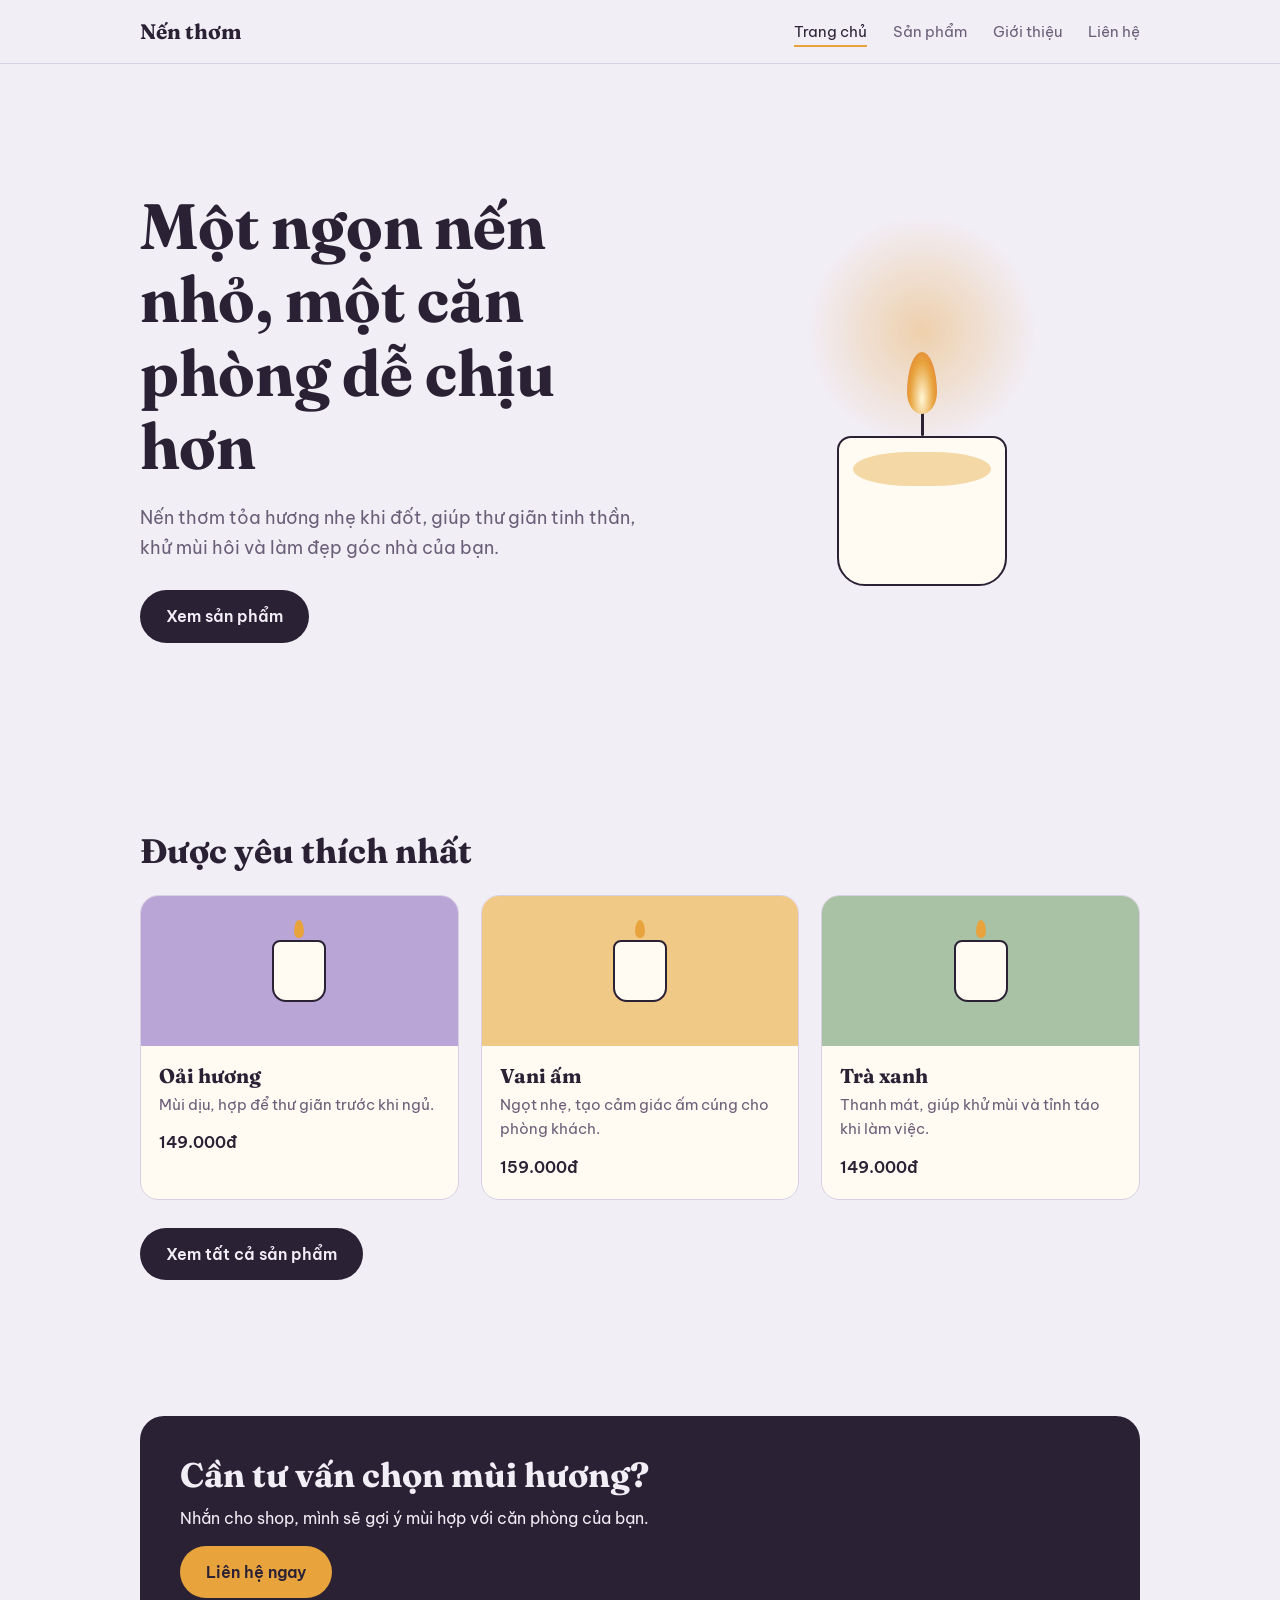
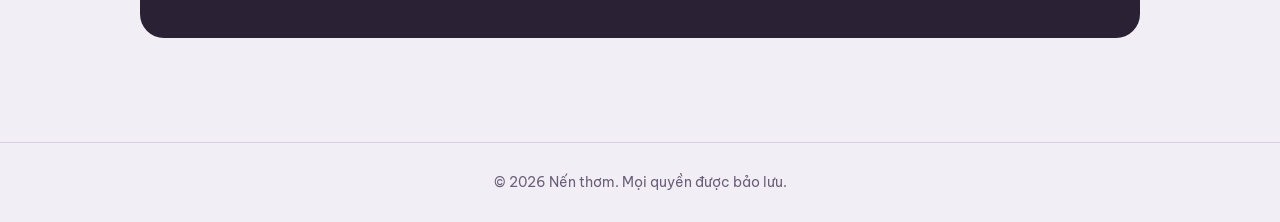
==== index.html @ 9e605538 "Add files via upload" ====
<!DOCTYPE html>
<html lang="vi">
<head>
<meta charset="UTF-8">
<meta name="viewport" content="width=device-width, initial-scale=1">
<title>Trang chủ | Nến thơm</title>
<link href="https://fonts.googleapis.com/css2?family=Be+Vietnam+Pro:wght@400;500;600&family=Fraunces:opsz,wght@9..144,500;9..144,700&display=swap" rel="stylesheet">
<link rel="stylesheet" href="style.css">
</head>
<body>
<header><div class="wrap">
<a class="logo" href="index.html">Nến thơm</a>
<nav>
<a href="index.html" class="on">Trang chủ</a>
<a href="san-pham.html">Sản phẩm</a>
<a href="gioi-thieu.html">Giới thiệu</a>
<a href="lien-he.html">Liên hệ</a>
</nav></div></header>
<main class="wrap">
<div class="hero">
<div>
<h1 class="in d1">Một ngọn nến nhỏ, một căn phòng dễ chịu hơn</h1>
<p class="in d2">Nến thơm tỏa hương nhẹ khi đốt, giúp thư giãn tinh thần, khử mùi hôi và làm đẹp góc nhà của bạn.</p>
<a class="btn in d3" href="san-pham.html">Xem sản phẩm</a>
</div>
<div class="candle" aria-hidden="true">
<div class="glow"></div><div class="jar"></div><div class="wick"></div><div class="flame"></div>
<div class="smoke"></div><div class="smoke"></div><div class="smoke"></div>
</div>
</div>
<section><h2 class="reveal">Được yêu thích nhất</h2>
<div class="grid">
<article class="item reveal"><div class="swatch" style="background:#b9a5d6"><div class="mini"></div></div><div class="body"><h3>Oải hương</h3><p>Mùi dịu, hợp để thư giãn trước khi ngủ.</p><span class="price">149.000đ</span></div></article>
<article class="item reveal"><div class="swatch" style="background:#f0c987"><div class="mini"></div></div><div class="body"><h3>Vani ấm</h3><p>Ngọt nhẹ, tạo cảm giác ấm cúng cho phòng khách.</p><span class="price">159.000đ</span></div></article>
<article class="item reveal"><div class="swatch" style="background:#a9c2a6"><div class="mini"></div></div><div class="body"><h3>Trà xanh</h3><p>Thanh mát, giúp khử mùi và tỉnh táo khi làm việc.</p><span class="price">149.000đ</span></div></article>
</div>
<p class="reveal" style="margin-top:28px"><a class="btn" href="san-pham.html">Xem tất cả sản phẩm</a></p>
</section>
<section class="reveal"><div class="box"><h2>Cần tư vấn chọn mùi hương?</h2><p>Nhắn cho shop, mình sẽ gợi ý mùi hợp với căn phòng của bạn.</p><a class="btn alt" href="lien-he.html">Liên hệ ngay</a></div></section>
</main>
<footer>© 2026 Nến thơm. Mọi quyền được bảo lưu.</footer>
<script src="script.js"></script>
</body>
</html>
---- style.css ----
:root{--bg:#f2eef6;--ink:#2a2135;--muted:#6a5f78;--flame:#e8a33d;--wax:#fffaf2;--line:#d9d0e3}
@media (prefers-color-scheme:dark){:root{--bg:#1d1726;--ink:#f1ecf6;--muted:#b5a9c4;--wax:#2a2135;--line:#3d3250}}
*{box-sizing:border-box}
html{scroll-behavior:smooth}
body{margin:0;background:var(--bg);color:var(--ink);font-family:"Be Vietnam Pro",system-ui,sans-serif;line-height:1.65}
h1,h2,h3{font-family:Fraunces,Georgia,serif;line-height:1.15;margin:0}
a{color:inherit}
:focus-visible{outline:3px solid var(--flame);outline-offset:3px}
.wrap{max-width:1040px;margin:0 auto;padding:0 20px}
header{position:sticky;top:0;z-index:5;background:var(--bg);border-bottom:1px solid var(--line)}
header .wrap{display:flex;justify-content:space-between;align-items:center;flex-wrap:wrap;padding-top:14px;padding-bottom:14px;gap:8px}
.logo{font-family:Fraunces,serif;font-weight:700;font-size:21px;text-decoration:none}
nav a{margin-left:22px;text-decoration:none;color:var(--muted);font-size:15px;padding-bottom:4px}
nav a:hover{color:var(--ink)}
nav a.on{color:var(--ink);border-bottom:2px solid var(--flame)}
.btn{display:inline-block;background:var(--ink);color:var(--bg);padding:13px 26px;border-radius:999px;text-decoration:none;font-weight:600;transition:background .2s,transform .2s}
.btn:hover{background:var(--flame);color:#2a2135;transform:translateY(-2px)}
.btn.alt{background:var(--flame);color:#2a2135}
.page-title{padding:56px 0 24px}
.page-title h1{font-size:clamp(32px,5vw,50px)}
.page-title p{color:var(--muted);max-width:56ch;margin:14px 0 0;font-size:18px}
section{padding:48px 0}
section h2{font-size:clamp(24px,3.5vw,34px);margin-bottom:24px}
.grid{display:grid;grid-template-columns:repeat(auto-fit,minmax(230px,1fr));gap:22px}
.item{background:var(--wax);border:1px solid var(--line);border-radius:18px;overflow:hidden;transition:transform .25s}
.item:hover{transform:translateY(-6px)}
.swatch{height:150px;display:grid;place-items:center}
.mini{width:54px;height:62px;background:var(--wax);border:2px solid var(--ink);border-radius:8px 8px 14px 14px;position:relative}
.mini::before{content:"";position:absolute;left:50%;top:-22px;width:10px;height:18px;margin-left:-5px;background:var(--flame);border-radius:50% 50% 50% 50%/65% 65% 35% 35%;animation:flicker 2.4s ease-in-out infinite}
.body{padding:18px}
.item h3{font-size:20px}
.item p{margin:6px 0 12px;color:var(--muted);font-size:15px}
.price{font-weight:600}
.cols{display:grid;grid-template-columns:repeat(auto-fit,minmax(240px,1fr));gap:32px}
.cols h3{font-size:21px;margin-bottom:6px}
.cols p{margin:0;color:var(--muted)}
.box{background:var(--ink);color:var(--bg);border-radius:24px;padding:40px;margin:24px 0 56px}
.box h2{color:var(--bg);margin-bottom:10px}
.box p{margin:6px 0 14px}
.story{max-width:62ch;font-size:18px}
.story p{margin:0 0 18px}
footer{text-align:center;color:var(--muted);font-size:14px;padding:28px 0;border-top:1px solid var(--line)}
/* Trang chủ */
.hero{display:grid;grid-template-columns:1.2fr 1fr;gap:40px;align-items:center;padding:56px 0 72px;min-height:80vh}
.hero h1{font-size:clamp(36px,6vw,64px);font-weight:700}
.hero p{max-width:46ch;color:var(--muted);font-size:18px;margin:20px 0 28px}
.in{opacity:0;transform:translateY(24px);animation:rise .9s cubic-bezier(.2,.7,.2,1) forwards}
.d1{animation-delay:.1s}.d2{animation-delay:.35s}.d3{animation-delay:.6s}
@keyframes rise{to{opacity:1;transform:none}}
.candle{justify-self:center;position:relative;width:170px;height:340px;animation:float 6s ease-in-out infinite}
.jar{position:absolute;bottom:0;left:0;width:170px;height:150px;background:var(--wax);border:2px solid var(--ink);border-radius:14px 14px 28px 28px}
.jar::after{content:"";position:absolute;left:14px;right:14px;top:14px;height:34px;background:#f4d9a6;border-radius:50%/60%}
.wick{position:absolute;bottom:150px;left:84px;width:3px;height:26px;background:var(--ink);border-radius:2px}
.flame{position:absolute;bottom:172px;left:70px;width:30px;height:62px;background:radial-gradient(ellipse at 50% 75%,#fff6d6 0,var(--flame) 55%,#e0742f 100%);border-radius:50% 50% 50% 50%/65% 65% 35% 35%;transform-origin:50% 100%;animation:flicker 2.4s ease-in-out infinite}
.glow{position:absolute;bottom:130px;left:-40px;width:250px;height:250px;background:radial-gradient(circle,rgba(232,163,61,.4),transparent 65%);border-radius:50%;animation:pulse 3s ease-in-out infinite}
.smoke{position:absolute;bottom:240px;left:82px;width:8px;height:8px;border-radius:50%;background:var(--muted);opacity:0;filter:blur(3px);animation:smoke 5s ease-in infinite}
.smoke:nth-of-type(2){animation-delay:1.7s;left:76px}
.smoke:nth-of-type(3){animation-delay:3.3s;left:90px}
@keyframes flicker{0%,100%{transform:scale(1,1) rotate(-1deg)}30%{transform:scale(.94,1.06) rotate(2deg)}60%{transform:scale(1.04,.96) rotate(-2deg)}}
@keyframes pulse{0%,100%{opacity:.7;transform:scale(1)}50%{opacity:1;transform:scale(1.08)}}
@keyframes float{0%,100%{transform:translateY(0)}50%{transform:translateY(-10px)}}
@keyframes smoke{0%{opacity:0;transform:translate(0,0) scale(1)}20%{opacity:.35}100%{opacity:0;transform:translate(14px,-90px) scale(5)}}
.reveal{opacity:0;transform:translateY(30px);transition:opacity .7s,transform .7s}
.reveal.show{opacity:1;transform:none}
@media (max-width:760px){.hero{grid-template-columns:1fr;padding-top:24px;min-height:auto}.candle{order:-1;transform:scale(.8)}nav a{margin-left:14px}}
@media (prefers-reduced-motion:reduce){*{animation:none!important;transition:none!important}.in,.reveal{opacity:1;transform:none}}
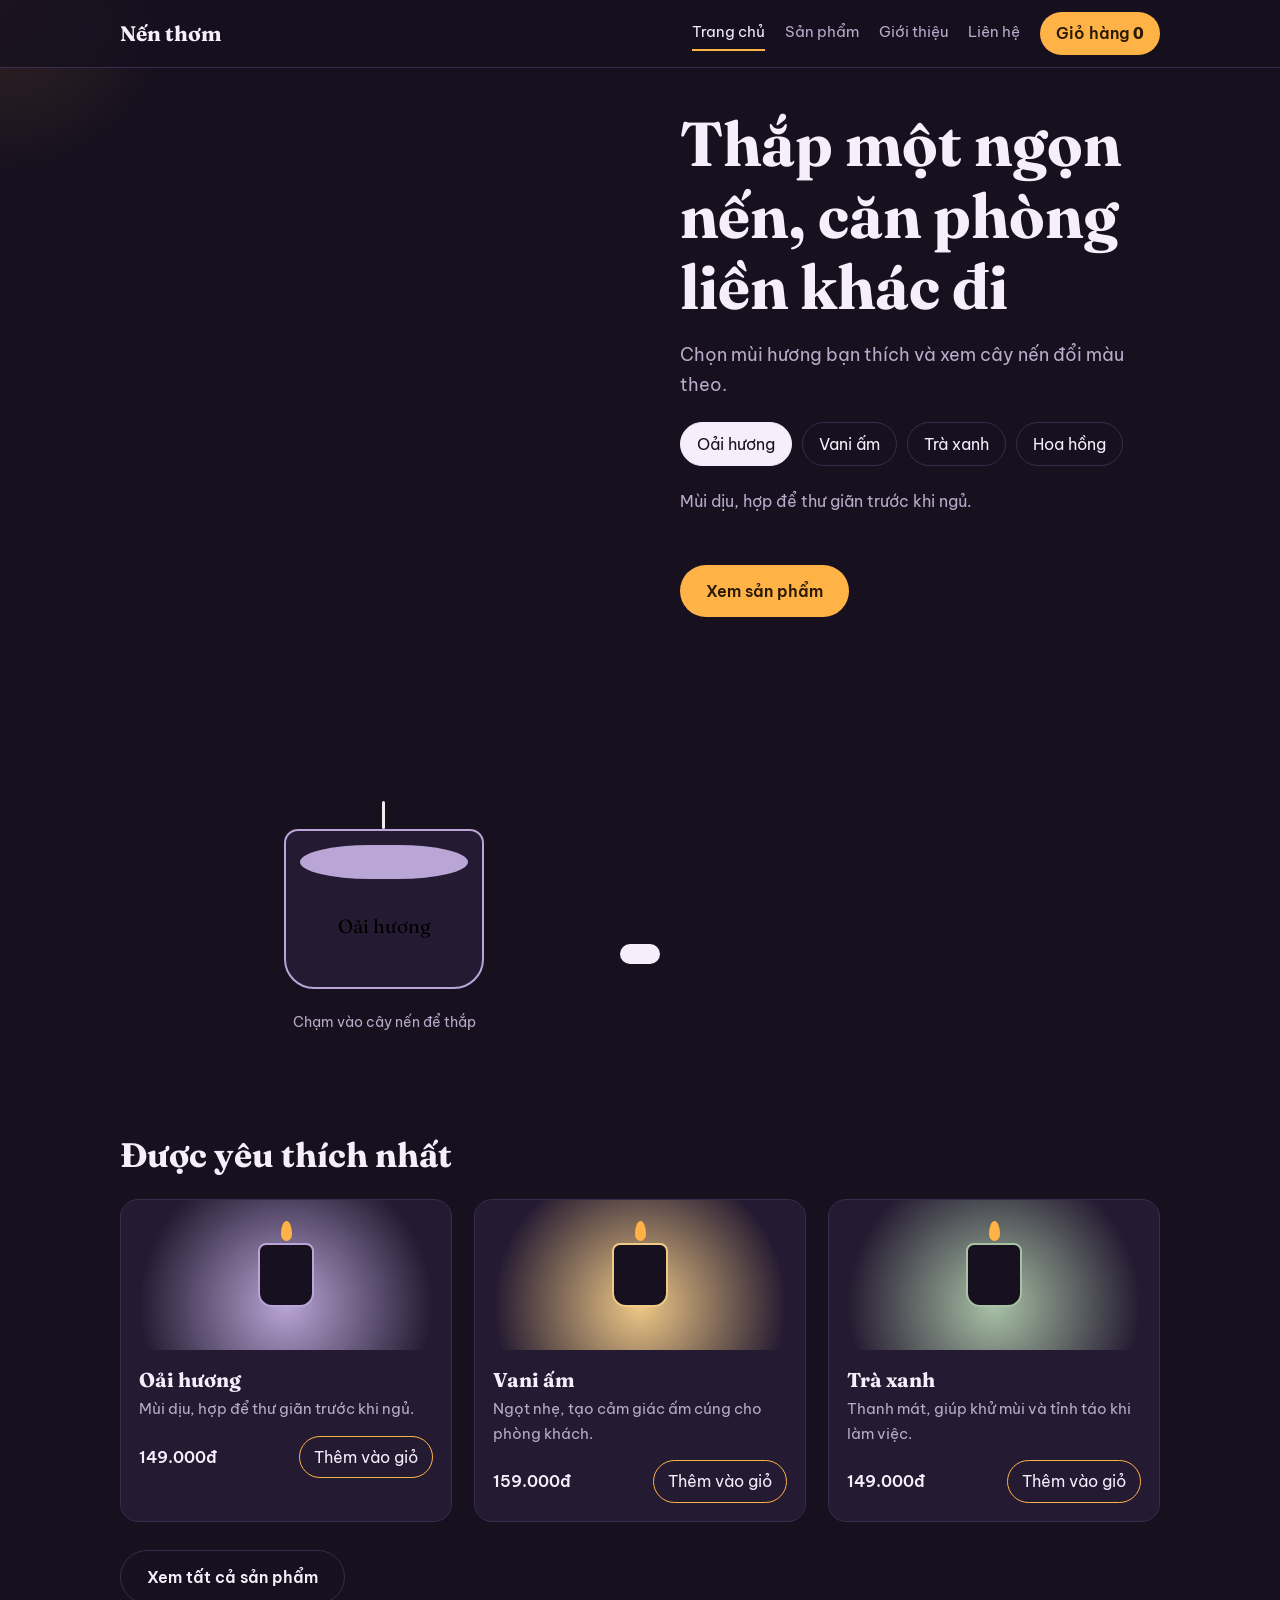
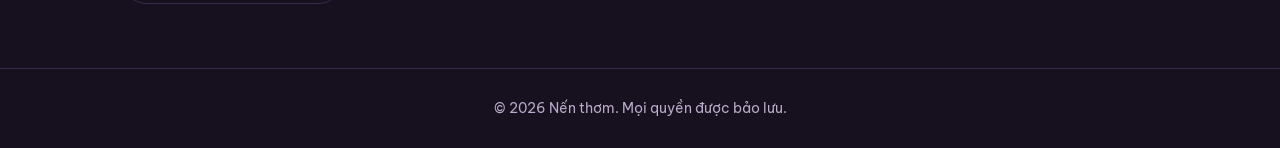
==== commit 9dc58164: "Add files via upload" ====
--- a/index.html
+++ b/index.html
@@ -4,10 +4,14 @@
 <meta charset="UTF-8">
 <meta name="viewport" content="width=device-width, initial-scale=1">
 <title>Trang chủ | Nến thơm</title>
+<meta name="description" content="Nến thơm giúp thư giãn tinh thần, khử mùi hôi và trang trí không gian.">
+<meta property="og:title" content="Trang chủ | Nến thơm">
+<meta property="og:description" content="Nến thơm giúp thư giãn tinh thần, khử mùi hôi và trang trí không gian.">
 <link href="https://fonts.googleapis.com/css2?family=Be+Vietnam+Pro:wght@400;500;600&family=Fraunces:opsz,wght@9..144,500;9..144,700&display=swap" rel="stylesheet">
 <link rel="stylesheet" href="style.css">
 </head>
 <body>
+<div class="cursor" aria-hidden="true"></div>
 <header><div class="wrap">
 <a class="logo" href="index.html">Nến thơm</a>
 <nav>
@@ -15,28 +19,38 @@
 <a href="san-pham.html">Sản phẩm</a>
 <a href="gioi-thieu.html">Giới thiệu</a>
 <a href="lien-he.html">Liên hệ</a>
+<button class="cartbtn" id="cartBtn">Giỏ hàng <b id="cnt">0</b></button>
 </nav></div></header>
 <main class="wrap">
 <div class="hero">
+<div class="wash"></div>
 <div>
-<h1 class="in d1">Một ngọn nến nhỏ, một căn phòng dễ chịu hơn</h1>
-<p class="in d2">Nến thơm tỏa hương nhẹ khi đốt, giúp thư giãn tinh thần, khử mùi hôi và làm đẹp góc nhà của bạn.</p>
-<a class="btn in d3" href="san-pham.html">Xem sản phẩm</a>
+<h1 class="in d1">Thắp một ngọn nến, căn phòng liền khác đi</h1>
+<p class="sub in d2">Chọn mùi hương bạn thích và xem cây nến đổi màu theo.</p>
+<div class="chips in d3" role="group" aria-label="Chọn mùi hương">
+<button class="chip on" data-tone="#b9a5d6" data-name="Oải hương" data-desc="Mùi dịu, hợp để thư giãn trước khi ngủ.">Oải hương</button>
+<button class="chip" data-tone="#f0c987" data-name="Vani ấm" data-desc="Ngọt nhẹ, tạo cảm giác ấm cúng cho phòng khách.">Vani ấm</button>
+<button class="chip" data-tone="#a9c2a6" data-name="Trà xanh" data-desc="Thanh mát, giúp khử mùi và tỉnh táo khi làm việc.">Trà xanh</button>
+<button class="chip" data-tone="#e9a7a0" data-name="Hoa hồng" data-desc="Hương hoa nhẹ nhàng, hợp làm quà tặng.">Hoa hồng</button>
 </div>
-<div class="candle" aria-hidden="true">
-<div class="glow"></div><div class="jar"></div><div class="wick"></div><div class="flame"></div>
-<div class="smoke"></div><div class="smoke"></div><div class="smoke"></div>
+<p id="scentDesc">Mùi dịu, hợp để thư giãn trước khi ngủ.</p>
+<a class="btn" href="san-pham.html">Xem sản phẩm</a>
+</div>
+<div class="stage">
+<button class="candle" id="candle" aria-pressed="false" aria-label="Thắp hoặc tắt nến">
+<div class="glow"></div><div class="jar"><span id="scentName">Oải hương</span></div><div class="wick"></div><div class="flame"></div>
+</button>
+<p id="hint">Chạm vào cây nến để thắp</p>
 </div>
 </div>
 <section><h2 class="reveal">Được yêu thích nhất</h2>
 <div class="grid">
-<article class="item reveal"><div class="swatch" style="background:#b9a5d6"><div class="mini"></div></div><div class="body"><h3>Oải hương</h3><p>Mùi dịu, hợp để thư giãn trước khi ngủ.</p><span class="price">149.000đ</span></div></article>
-<article class="item reveal"><div class="swatch" style="background:#f0c987"><div class="mini"></div></div><div class="body"><h3>Vani ấm</h3><p>Ngọt nhẹ, tạo cảm giác ấm cúng cho phòng khách.</p><span class="price">159.000đ</span></div></article>
-<article class="item reveal"><div class="swatch" style="background:#a9c2a6"><div class="mini"></div></div><div class="body"><h3>Trà xanh</h3><p>Thanh mát, giúp khử mùi và tỉnh táo khi làm việc.</p><span class="price">149.000đ</span></div></article>
+<article class="item reveal" data-cat="thugian" data-name="Oải hương" data-price="149000" style="--c:#b9a5d6"><div class="swatch"><div class="mini"></div></div><div class="body"><h3>Oải hương</h3><p>Mùi dịu, hợp để thư giãn trước khi ngủ.</p><div class="row"><span class="price">149.000đ</span><button class="add">Thêm vào giỏ</button></div></div></article>
+<article class="item reveal" data-cat="thugian" data-name="Vani ấm" data-price="159000" style="--c:#f0c987"><div class="swatch"><div class="mini"></div></div><div class="body"><h3>Vani ấm</h3><p>Ngọt nhẹ, tạo cảm giác ấm cúng cho phòng khách.</p><div class="row"><span class="price">159.000đ</span><button class="add">Thêm vào giỏ</button></div></div></article>
+<article class="item reveal" data-cat="tuoimat" data-name="Trà xanh" data-price="149000" style="--c:#a9c2a6"><div class="swatch"><div class="mini"></div></div><div class="body"><h3>Trà xanh</h3><p>Thanh mát, giúp khử mùi và tỉnh táo khi làm việc.</p><div class="row"><span class="price">149.000đ</span><button class="add">Thêm vào giỏ</button></div></div></article>
 </div>
-<p class="reveal" style="margin-top:28px"><a class="btn" href="san-pham.html">Xem tất cả sản phẩm</a></p>
+<p style="margin-top:28px"><a class="btn ghost" href="san-pham.html">Xem tất cả sản phẩm</a></p>
 </section>
-<section class="reveal"><div class="box"><h2>Cần tư vấn chọn mùi hương?</h2><p>Nhắn cho shop, mình sẽ gợi ý mùi hợp với căn phòng của bạn.</p><a class="btn alt" href="lien-he.html">Liên hệ ngay</a></div></section>
 </main>
 <footer>© 2026 Nến thơm. Mọi quyền được bảo lưu.</footer>
 <script src="script.js"></script>
--- a/style.css
+++ b/style.css
@@ -1,66 +1,101 @@
-:root{--bg:#f2eef6;--ink:#2a2135;--muted:#6a5f78;--flame:#e8a33d;--wax:#fffaf2;--line:#d9d0e3}
-@media (prefers-color-scheme:dark){:root{--bg:#1d1726;--ink:#f1ecf6;--muted:#b5a9c4;--wax:#2a2135;--line:#3d3250}}
+:root{--bg:#17111f;--panel:#241a31;--ink:#f6eefb;--muted:#b9abc9;--flame:#ffb347;--line:#3a2c4b;--tone:#b9a5d6}
 *{box-sizing:border-box}
 html{scroll-behavior:smooth}
-body{margin:0;background:var(--bg);color:var(--ink);font-family:"Be Vietnam Pro",system-ui,sans-serif;line-height:1.65}
+body{margin:0;background:var(--bg);color:var(--ink);font-family:"Be Vietnam Pro",system-ui,sans-serif;line-height:1.65;overflow-x:hidden;animation:fade .8s}
+@keyframes fade{from{opacity:0}}
 h1,h2,h3{font-family:Fraunces,Georgia,serif;line-height:1.15;margin:0}
-a{color:inherit}
+a{color:inherit}button{font:inherit;cursor:pointer}
 :focus-visible{outline:3px solid var(--flame);outline-offset:3px}
-.wrap{max-width:1040px;margin:0 auto;padding:0 20px}
-header{position:sticky;top:0;z-index:5;background:var(--bg);border-bottom:1px solid var(--line)}
-header .wrap{display:flex;justify-content:space-between;align-items:center;flex-wrap:wrap;padding-top:14px;padding-bottom:14px;gap:8px}
+.wrap{max-width:1080px;margin:0 auto;padding:0 20px}
+main,footer{position:relative;z-index:1}
+.cursor{position:fixed;left:0;top:0;width:380px;height:380px;margin:-190px 0 0 -190px;border-radius:50%;background:radial-gradient(circle,rgba(255,179,71,.13),transparent 65%);pointer-events:none;z-index:0}
+@media(hover:none){.cursor{display:none}}
+header{position:sticky;top:0;z-index:20;background:rgba(23,17,31,.82);backdrop-filter:blur(12px);border-bottom:1px solid var(--line)}
+header .wrap{display:flex;justify-content:space-between;align-items:center;flex-wrap:wrap;gap:8px;padding-top:12px;padding-bottom:12px}
 .logo{font-family:Fraunces,serif;font-weight:700;font-size:21px;text-decoration:none}
-nav a{margin-left:22px;text-decoration:none;color:var(--muted);font-size:15px;padding-bottom:4px}
-nav a:hover{color:var(--ink)}
-nav a.on{color:var(--ink);border-bottom:2px solid var(--flame)}
-.btn{display:inline-block;background:var(--ink);color:var(--bg);padding:13px 26px;border-radius:999px;text-decoration:none;font-weight:600;transition:background .2s,transform .2s}
-.btn:hover{background:var(--flame);color:#2a2135;transform:translateY(-2px)}
-.btn.alt{background:var(--flame);color:#2a2135}
-.page-title{padding:56px 0 24px}
+nav{display:flex;align-items:center;gap:20px;flex-wrap:wrap}
+nav a{text-decoration:none;color:var(--muted);font-size:15px;padding:4px 0;border-bottom:2px solid transparent;transition:.2s}
+nav a:hover{color:var(--ink)}nav a.on{color:var(--ink);border-color:var(--flame)}
+.cartbtn{background:var(--flame);color:#2a1a05;border:0;border-radius:999px;padding:8px 16px;font-weight:600}
+.bump{animation:bump .4s}@keyframes bump{50%{transform:scale(1.18)}}
+.btn{display:inline-block;background:var(--flame);color:#2a1a05;padding:13px 26px;border-radius:999px;text-decoration:none;font-weight:600;border:0;transition:transform .2s,box-shadow .2s}
+.btn:hover{transform:translateY(-3px);box-shadow:0 10px 28px rgba(255,179,71,.35)}
+.btn.ghost{background:transparent;color:var(--ink);border:1px solid var(--line)}
+.page-title{padding:56px 0 20px}
 .page-title h1{font-size:clamp(32px,5vw,50px)}
 .page-title p{color:var(--muted);max-width:56ch;margin:14px 0 0;font-size:18px}
 section{padding:48px 0}
 section h2{font-size:clamp(24px,3.5vw,34px);margin-bottom:24px}
-.grid{display:grid;grid-template-columns:repeat(auto-fit,minmax(230px,1fr));gap:22px}
-.item{background:var(--wax);border:1px solid var(--line);border-radius:18px;overflow:hidden;transition:transform .25s}
-.item:hover{transform:translateY(-6px)}
-.swatch{height:150px;display:grid;place-items:center}
-.mini{width:54px;height:62px;background:var(--wax);border:2px solid var(--ink);border-radius:8px 8px 14px 14px;position:relative}
-.mini::before{content:"";position:absolute;left:50%;top:-22px;width:10px;height:18px;margin-left:-5px;background:var(--flame);border-radius:50% 50% 50% 50%/65% 65% 35% 35%;animation:flicker 2.4s ease-in-out infinite}
-.body{padding:18px}
-.item h3{font-size:20px}
-.item p{margin:6px 0 12px;color:var(--muted);font-size:15px}
+/* Hero */
+.hero{position:relative;display:grid;grid-template-columns:1.1fr 1fr;gap:32px;align-items:center;min-height:86vh;padding:40px 0}
+.wash{position:absolute;inset:0;background:radial-gradient(circle at 74% 55%,var(--tone),transparent 55%);opacity:0;transition:opacity 1.2s,background .8s;pointer-events:none}
+.lit .wash{opacity:.3}
+.hero>*{position:relative}
+.hero h1{font-size:clamp(36px,6vw,62px);font-weight:700}
+.hero p.sub{max-width:46ch;color:var(--muted);font-size:18px;margin:18px 0 22px}
+.chips{display:flex;flex-wrap:wrap;gap:10px;margin:0 0 22px}
+.chip{background:transparent;color:var(--ink);border:1px solid var(--line);border-radius:999px;padding:8px 16px;transition:.2s}
+.chip:hover{border-color:var(--flame)}
+.chip.on{background:var(--ink);color:var(--bg);border-color:var(--ink)}
+#scentDesc{min-height:3.3em;color:var(--muted);max-width:44ch;margin:0 0 24px;transition:opacity .3s}
+.stage{justify-self:center;text-align:center}
+.candle{position:relative;width:200px;height:340px;margin:0 auto;border:0;background:none;padding:0}
+.jar{position:absolute;bottom:0;left:0;width:200px;height:160px;background:var(--panel);border:2px solid var(--tone);border-radius:14px 14px 30px 30px;display:grid;place-items:center;transition:border-color .6s}
+.jar::after{content:"";position:absolute;left:14px;right:14px;top:14px;height:34px;background:var(--tone);border-radius:50%/60%;transition:background .6s}
+.jar span{font-family:Fraunces,serif;font-size:19px;margin-top:34px}
+.wick{position:absolute;bottom:160px;left:98px;width:3px;height:28px;background:#eee;border-radius:2px}
+.flame{position:absolute;bottom:184px;left:84px;width:32px;height:66px;background:radial-gradient(ellipse at 50% 75%,#fff6d6 0,var(--flame) 55%,#e0742f 100%);border-radius:50% 50% 50% 50%/65% 65% 35% 35%;transform-origin:50% 100%;opacity:0;transition:opacity .5s}
+.lit .flame{opacity:1;animation:flicker 2.4s ease-in-out infinite}
+.glow{position:absolute;bottom:120px;left:-45px;width:290px;height:290px;background:radial-gradient(circle,rgba(255,179,71,.45),transparent 65%);border-radius:50%;opacity:0;transition:opacity 1s;pointer-events:none}
+.lit .glow{opacity:1;animation:pulse 3s ease-in-out infinite}
+.pop{animation:pop .5s}@keyframes pop{40%{transform:scale(1.06)}}
+.ember{position:absolute;bottom:230px;width:5px;height:5px;border-radius:50%;background:var(--flame);pointer-events:none;animation:rise 2.6s ease-out forwards}
+@keyframes rise{to{transform:translate(var(--dx),-170px);opacity:0}}
+@keyframes flicker{0%,100%{transform:scale(1,1) rotate(-1deg)}30%{transform:scale(.94,1.07) rotate(2deg)}60%{transform:scale(1.05,.96) rotate(-2deg)}}
+@keyframes pulse{50%{transform:scale(1.08);opacity:.85}}
+#hint{color:var(--muted);font-size:14px;margin-top:14px}
+.in{opacity:0;transform:translateY(24px);animation:up .9s cubic-bezier(.2,.7,.2,1) forwards}
+.d1{animation-delay:.1s}.d2{animation-delay:.3s}.d3{animation-delay:.5s}
+@keyframes up{to{opacity:1;transform:none}}
+/* Sản phẩm */
+.grid{display:grid;grid-template-columns:repeat(auto-fit,minmax(240px,1fr));gap:22px}
+.item{background:var(--panel);border:1px solid var(--line);border-radius:18px;overflow:hidden;transition:transform .15s,border-color .3s;transform-style:preserve-3d}
+.item:hover{border-color:var(--c,var(--flame))}
+.item[hidden]{display:none}
+.item.show{animation:pop .45s}
+.swatch{height:150px;display:grid;place-items:center;background:radial-gradient(circle at 50% 70%,var(--c),transparent 75%)}
+.mini{width:56px;height:64px;background:var(--bg);border:2px solid var(--c);border-radius:8px 8px 14px 14px;position:relative}
+.mini::before{content:"";position:absolute;left:50%;top:-24px;width:11px;height:20px;margin-left:-5px;background:var(--flame);border-radius:50% 50% 50% 50%/65% 65% 35% 35%;animation:flicker 2.4s ease-in-out infinite}
+.body{padding:18px}.item h3{font-size:20px}
+.item p{margin:6px 0 14px;color:var(--muted);font-size:15px}
+.row{display:flex;justify-content:space-between;align-items:center;gap:8px}
 .price{font-weight:600}
+.add{background:transparent;color:var(--ink);border:1px solid var(--flame);border-radius:999px;padding:7px 14px;transition:.2s}
+.add:hover{background:var(--flame);color:#2a1a05}
 .cols{display:grid;grid-template-columns:repeat(auto-fit,minmax(240px,1fr));gap:32px}
-.cols h3{font-size:21px;margin-bottom:6px}
-.cols p{margin:0;color:var(--muted)}
-.box{background:var(--ink);color:var(--bg);border-radius:24px;padding:40px;margin:24px 0 56px}
-.box h2{color:var(--bg);margin-bottom:10px}
-.box p{margin:6px 0 14px}
-.story{max-width:62ch;font-size:18px}
-.story p{margin:0 0 18px}
-footer{text-align:center;color:var(--muted);font-size:14px;padding:28px 0;border-top:1px solid var(--line)}
-/* Trang chủ */
-.hero{display:grid;grid-template-columns:1.2fr 1fr;gap:40px;align-items:center;padding:56px 0 72px;min-height:80vh}
-.hero h1{font-size:clamp(36px,6vw,64px);font-weight:700}
-.hero p{max-width:46ch;color:var(--muted);font-size:18px;margin:20px 0 28px}
-.in{opacity:0;transform:translateY(24px);animation:rise .9s cubic-bezier(.2,.7,.2,1) forwards}
-.d1{animation-delay:.1s}.d2{animation-delay:.35s}.d3{animation-delay:.6s}
-@keyframes rise{to{opacity:1;transform:none}}
-.candle{justify-self:center;position:relative;width:170px;height:340px;animation:float 6s ease-in-out infinite}
-.jar{position:absolute;bottom:0;left:0;width:170px;height:150px;background:var(--wax);border:2px solid var(--ink);border-radius:14px 14px 28px 28px}
-.jar::after{content:"";position:absolute;left:14px;right:14px;top:14px;height:34px;background:#f4d9a6;border-radius:50%/60%}
-.wick{position:absolute;bottom:150px;left:84px;width:3px;height:26px;background:var(--ink);border-radius:2px}
-.flame{position:absolute;bottom:172px;left:70px;width:30px;height:62px;background:radial-gradient(ellipse at 50% 75%,#fff6d6 0,var(--flame) 55%,#e0742f 100%);border-radius:50% 50% 50% 50%/65% 65% 35% 35%;transform-origin:50% 100%;animation:flicker 2.4s ease-in-out infinite}
-.glow{position:absolute;bottom:130px;left:-40px;width:250px;height:250px;background:radial-gradient(circle,rgba(232,163,61,.4),transparent 65%);border-radius:50%;animation:pulse 3s ease-in-out infinite}
-.smoke{position:absolute;bottom:240px;left:82px;width:8px;height:8px;border-radius:50%;background:var(--muted);opacity:0;filter:blur(3px);animation:smoke 5s ease-in infinite}
-.smoke:nth-of-type(2){animation-delay:1.7s;left:76px}
-.smoke:nth-of-type(3){animation-delay:3.3s;left:90px}
-@keyframes flicker{0%,100%{transform:scale(1,1) rotate(-1deg)}30%{transform:scale(.94,1.06) rotate(2deg)}60%{transform:scale(1.04,.96) rotate(-2deg)}}
-@keyframes pulse{0%,100%{opacity:.7;transform:scale(1)}50%{opacity:1;transform:scale(1.08)}}
-@keyframes float{0%,100%{transform:translateY(0)}50%{transform:translateY(-10px)}}
-@keyframes smoke{0%{opacity:0;transform:translate(0,0) scale(1)}20%{opacity:.35}100%{opacity:0;transform:translate(14px,-90px) scale(5)}}
+.cols h3{font-size:21px;margin-bottom:6px}.cols p{margin:0;color:var(--muted)}
+.story{max-width:62ch;font-size:18px}.story p{margin:0 0 18px}
+.box{background:var(--panel);border:1px solid var(--line);border-radius:24px;padding:36px;margin:24px 0 56px}
+.box h2{margin-bottom:10px}.box p{margin:6px 0 14px;color:var(--muted)}
+form{display:grid;gap:14px;max-width:460px;margin-top:18px}
+label{display:grid;gap:4px;font-size:14px;color:var(--muted)}
+input,select,textarea{font:inherit;padding:11px 13px;border-radius:12px;border:1px solid var(--line);background:var(--bg);color:var(--ink)}
+input:focus,select:focus,textarea:focus{border-color:var(--flame);outline:0}
 .reveal{opacity:0;transform:translateY(30px);transition:opacity .7s,transform .7s}
 .reveal.show{opacity:1;transform:none}
-@media (max-width:760px){.hero{grid-template-columns:1fr;padding-top:24px;min-height:auto}.candle{order:-1;transform:scale(.8)}nav a{margin-left:14px}}
-@media (prefers-reduced-motion:reduce){*{animation:none!important;transition:none!important}.in,.reveal{opacity:1;transform:none}}
+/* Giỏ hàng */
+.scrim{position:fixed;inset:0;background:rgba(0,0,0,.55);opacity:0;pointer-events:none;transition:.3s;z-index:30}
+.scrim.open{opacity:1;pointer-events:auto}
+#cart{position:fixed;top:0;right:0;height:100%;width:min(380px,100%);background:var(--panel);border-left:1px solid var(--line);transform:translateX(100%);transition:transform .35s;z-index:40;padding:22px;display:flex;flex-direction:column;gap:14px}
+#cart.open{transform:none}
+#cart .head{display:flex;justify-content:space-between;align-items:center}
+#cart ul{list-style:none;margin:0;padding:0;overflow:auto;flex:1}
+#cart li{display:flex;justify-content:space-between;align-items:center;gap:8px;padding:12px 0;border-bottom:1px solid var(--line)}
+.q button{width:28px;height:28px;border-radius:50%;border:1px solid var(--line);background:transparent;color:var(--ink)}
+.q b{display:inline-block;min-width:24px;text-align:center}
+.x{background:none;border:0;color:var(--ink);font-size:22px}
+.toast{position:fixed;left:50%;bottom:26px;transform:translate(-50%,90px);background:var(--ink);color:var(--bg);padding:10px 20px;border-radius:999px;transition:transform .35s;z-index:50}
+.toast.on{transform:translate(-50%,0)}
+footer{text-align:center;color:var(--muted);font-size:14px;padding:28px 0;border-top:1px solid var(--line)}
+@media(max-width:760px){.hero{grid-template-columns:1fr;min-height:auto}.stage{order:-1;transform:scale(.8)}nav{gap:12px}}
+@media(prefers-reduced-motion:reduce){*{animation:none!important;transition:none!important}.in,.reveal{opacity:1;transform:none}}
